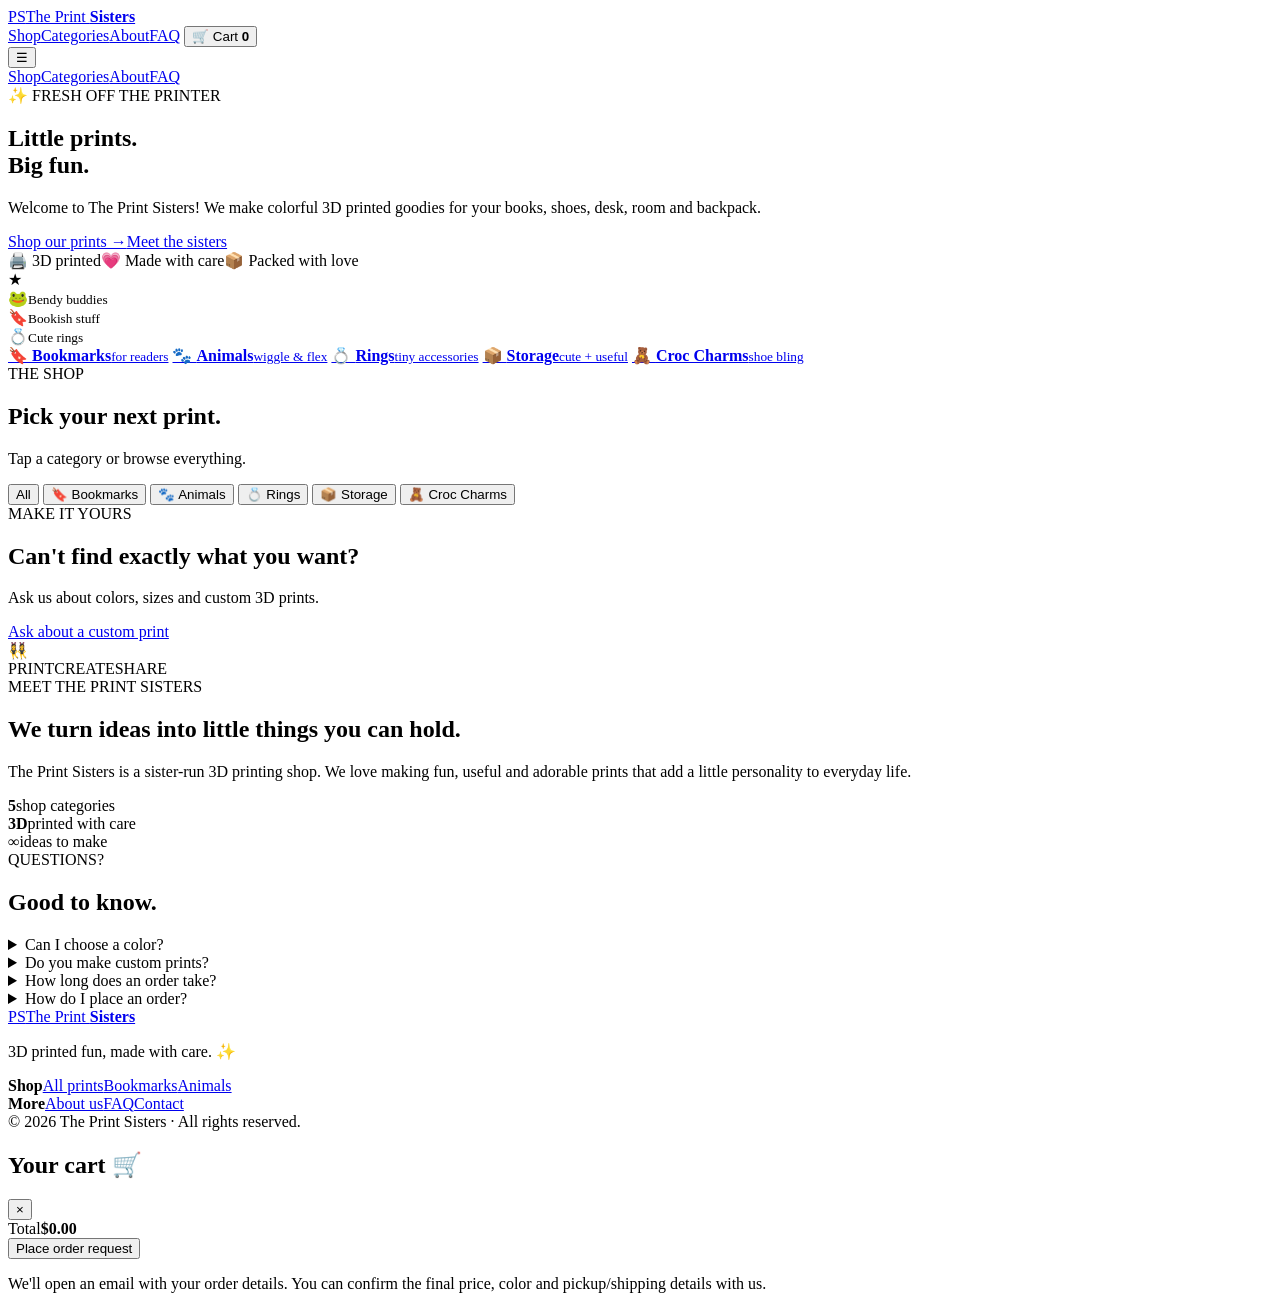
==== index.html @ b9bd94cd "Build The Print Sisters storefront" ====
<!doctype html>
<html lang="en">
<head>
  <meta charset="utf-8">
  <meta name="viewport" content="width=device-width,initial-scale=1">
  <title>The Print Sisters | 3D Printed Fun</title>
  <meta name="description" content="The Print Sisters — bookmarks, articulated animals, rings, storage and Croc charms made with 3D printing.">
  <link rel="stylesheet" href="style.css">
</head>
<body>
<header class="nav">
  <a class="brand" href="#home"><span class="brand-mark">PS</span><span>The Print <b>Sisters</b></span></a>
  <nav class="links">
    <a href="#shop">Shop</a><a href="#categories">Categories</a><a href="#about">About</a><a href="#faq">FAQ</a>
    <button class="cart-open" onclick="toggleCart(true)">🛒 <span>Cart</span> <b id="cartCount">0</b></button>
  </nav>
  <button class="menu" onclick="toggleMenu()">☰</button>
</header>

<div id="mobileNav" class="mobile-nav">
  <a href="#shop" onclick="toggleMenu()">Shop</a><a href="#categories" onclick="toggleMenu()">Categories</a><a href="#about" onclick="toggleMenu()">About</a><a href="#faq" onclick="toggleMenu()">FAQ</a>
</div>

<main id="home">
  <section class="hero">
    <div class="hero-copy">
      <div class="pill">✨ FRESH OFF THE PRINTER</div>
      <h1>Little prints.<br><span>Big fun.</span></h1>
      <p>Welcome to The Print Sisters! We make colorful 3D printed goodies for your books, shoes, desk, room and backpack.</p>
      <div class="hero-actions"><a class="btn primary" href="#shop">Shop our prints →</a><a class="btn secondary" href="#about">Meet the sisters</a></div>
      <div class="trust"><span>🖨️ 3D printed</span><span>💗 Made with care</span><span>📦 Packed with love</span></div>
    </div>
    <div class="printer-scene" aria-label="3D printer illustration">
      <div class="glow"></div><div class="print-frame"><div class="top-rail"></div><div class="nozzle"></div><div class="print-bed"></div><div class="little-print">★</div></div>
      <div class="floating-card fc1">🐸<small>Bendy buddies</small></div>
      <div class="floating-card fc2">🔖<small>Bookish stuff</small></div>
      <div class="floating-card fc3">💍<small>Cute rings</small></div>
    </div>
  </section>

  <section id="categories" class="cat-band">
    <a data-filter-link="bookmark" href="#shop">🔖 <b>Bookmarks</b><small>for readers</small></a>
    <a data-filter-link="animal" href="#shop">🐾 <b>Animals</b><small>wiggle & flex</small></a>
    <a data-filter-link="ring" href="#shop">💍 <b>Rings</b><small>tiny accessories</small></a>
    <a data-filter-link="storage" href="#shop">📦 <b>Storage</b><small>cute + useful</small></a>
    <a data-filter-link="charm" href="#shop">🧸 <b>Croc Charms</b><small>shoe bling</small></a>
  </section>

  <section id="shop" class="section shop">
    <div class="section-head">
      <div><div class="eyebrow">THE SHOP</div><h2>Pick your next print.</h2><p>Tap a category or browse everything.</p></div>
      <div class="filters">
        <button class="filter active" data-filter="all">All</button>
        <button class="filter" data-filter="bookmark">🔖 Bookmarks</button>
        <button class="filter" data-filter="animal">🐾 Animals</button>
        <button class="filter" data-filter="ring">💍 Rings</button>
        <button class="filter" data-filter="storage">📦 Storage</button>
        <button class="filter" data-filter="charm">🧸 Croc Charms</button>
      </div>
    </div>
    <div id="products" class="product-grid"></div>
  </section>

  <section class="banner">
    <div><div class="eyebrow light">MAKE IT YOURS</div><h2>Can't find exactly what you want?</h2><p>Ask us about colors, sizes and custom 3D prints.</p></div>
    <a class="btn white" href="mailto:sagelondon09@gmail.com?subject=Custom%20Print%20Request">Ask about a custom print</a>
  </section>

  <section id="about" class="section about">
    <div class="about-art"><div class="orb">👯‍♀️</div><span class="bubble b1">PRINT</span><span class="bubble b2">CREATE</span><span class="bubble b3">SHARE</span></div>
    <div class="about-copy"><div class="eyebrow">MEET THE PRINT SISTERS</div><h2>We turn ideas into little things you can hold.</h2><p>The Print Sisters is a sister-run 3D printing shop. We love making fun, useful and adorable prints that add a little personality to everyday life.</p><div class="mini-stats"><div><b>5</b><span>shop categories</span></div><div><b>3D</b><span>printed with care</span></div><div><b>∞</b><span>ideas to make</span></div></div></div>
  </section>

  <section id="faq" class="section faq">
    <div class="eyebrow">QUESTIONS?</div><h2>Good to know.</h2>
    <details><summary>Can I choose a color?</summary><p>Yes! Color choices can depend on the print. Ask us which colors are available for the item you want.</p></details>
    <details><summary>Do you make custom prints?</summary><p>Yes. Send us your idea and we can talk about the design, size and color.</p></details>
    <details><summary>How long does an order take?</summary><p>Most items are made to order. Your actual turnaround time should be listed here before you publish.</p></details>
    <details><summary>How do I place an order?</summary><p>Add items to your cart, then use the order button to send the order details to The Print Sisters.</p></details>
  </section>
</main>

<footer><div class="footer-brand"><a class="brand" href="#home"><span class="brand-mark">PS</span><span>The Print <b>Sisters</b></span></a><p>3D printed fun, made with care. ✨</p></div><div><b>Shop</b><a href="#shop">All prints</a><a href="#shop" data-footer-filter="bookmark">Bookmarks</a><a href="#shop" data-footer-filter="animal">Animals</a></div><div><b>More</b><a href="#about">About us</a><a href="#faq">FAQ</a><a href="mailto:sagelondon09@gmail.com">Contact</a></div><div class="footer-bottom">© 2026 The Print Sisters · All rights reserved.</div></footer>

<div id="cartDrawer" class="overlay" onclick="outsideCart(event)">
  <aside class="cart-drawer"><div class="cart-top"><h2>Your cart 🛒</h2><button onclick="toggleCart(false)">×</button></div><div id="cartItems"></div><div class="cart-bottom"><div class="total"><span>Total</span><b id="cartTotal">$0.00</b></div><button class="btn primary full" onclick="sendOrder()">Place order request</button><p>We'll open an email with your order details. You can confirm the final price, color and pickup/shipping details with us.</p></div></aside>
</div>

<script src="script.js"></script>
</body></html>
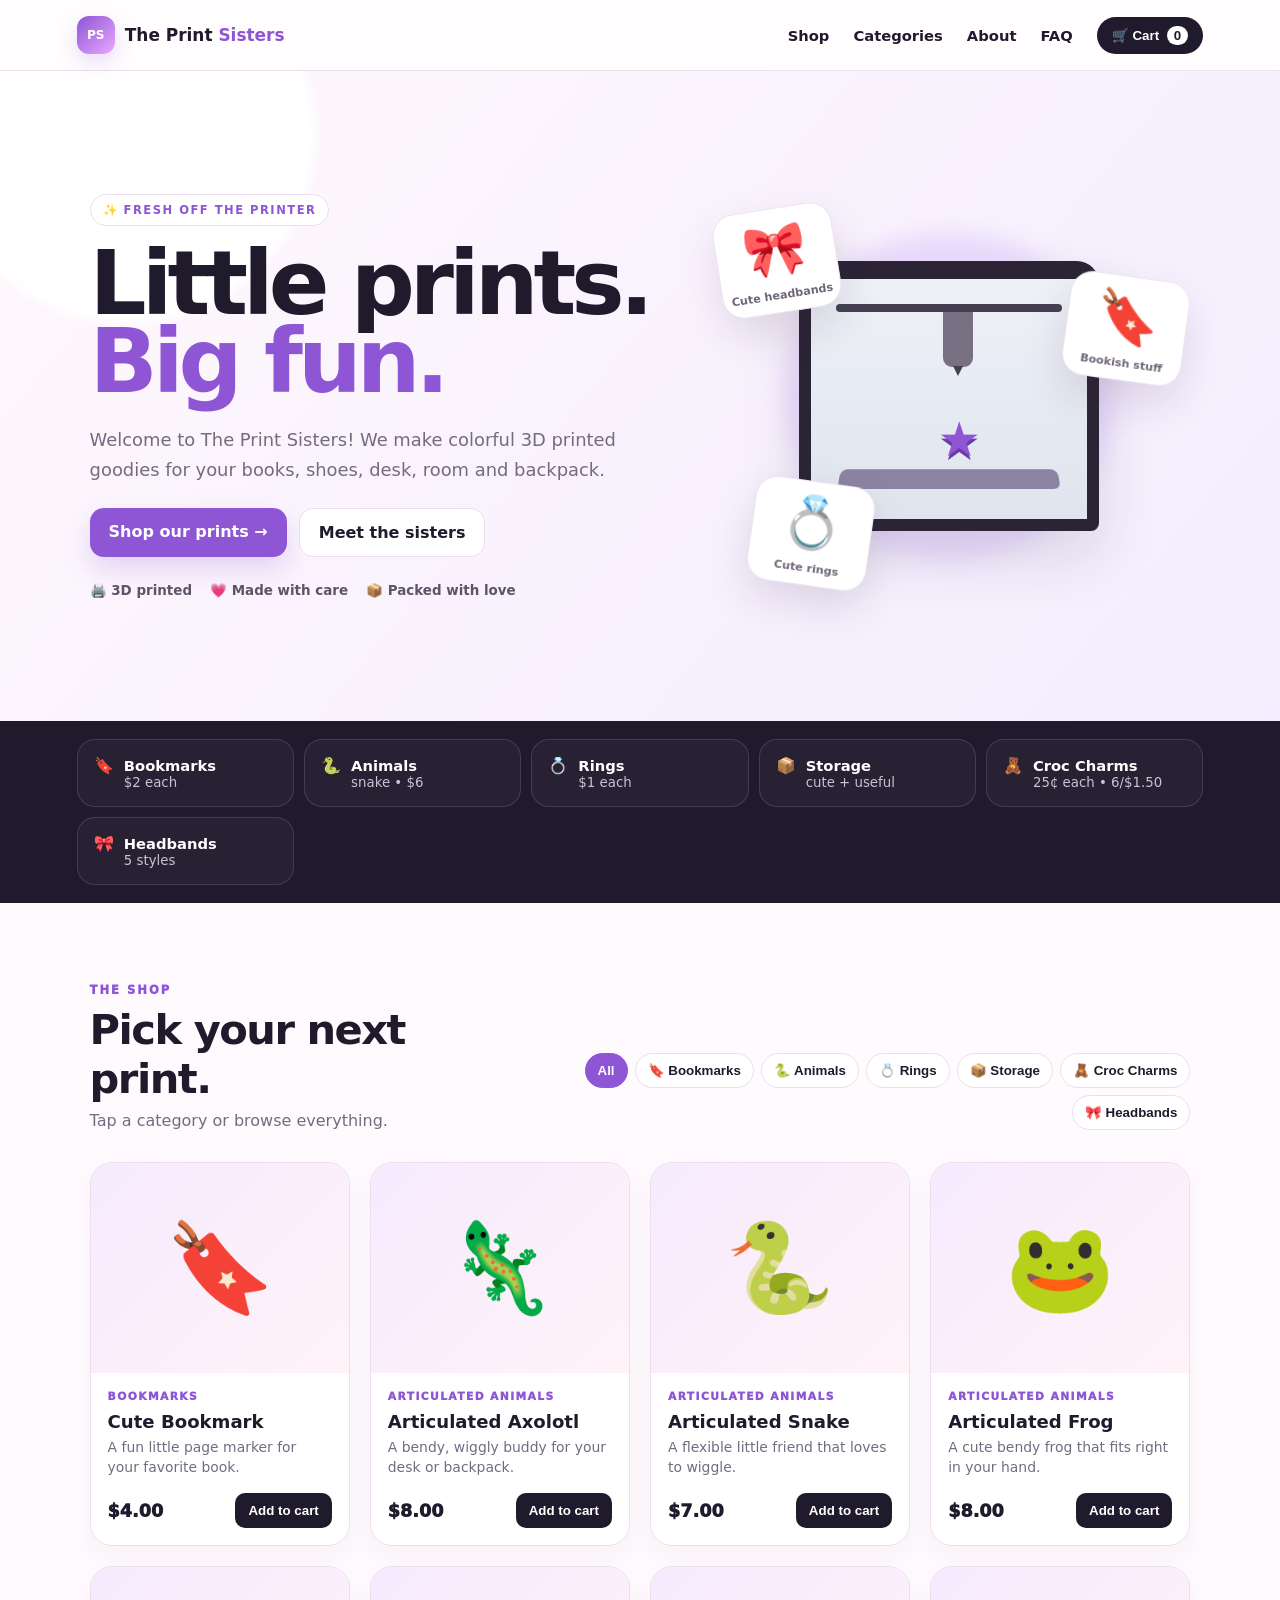
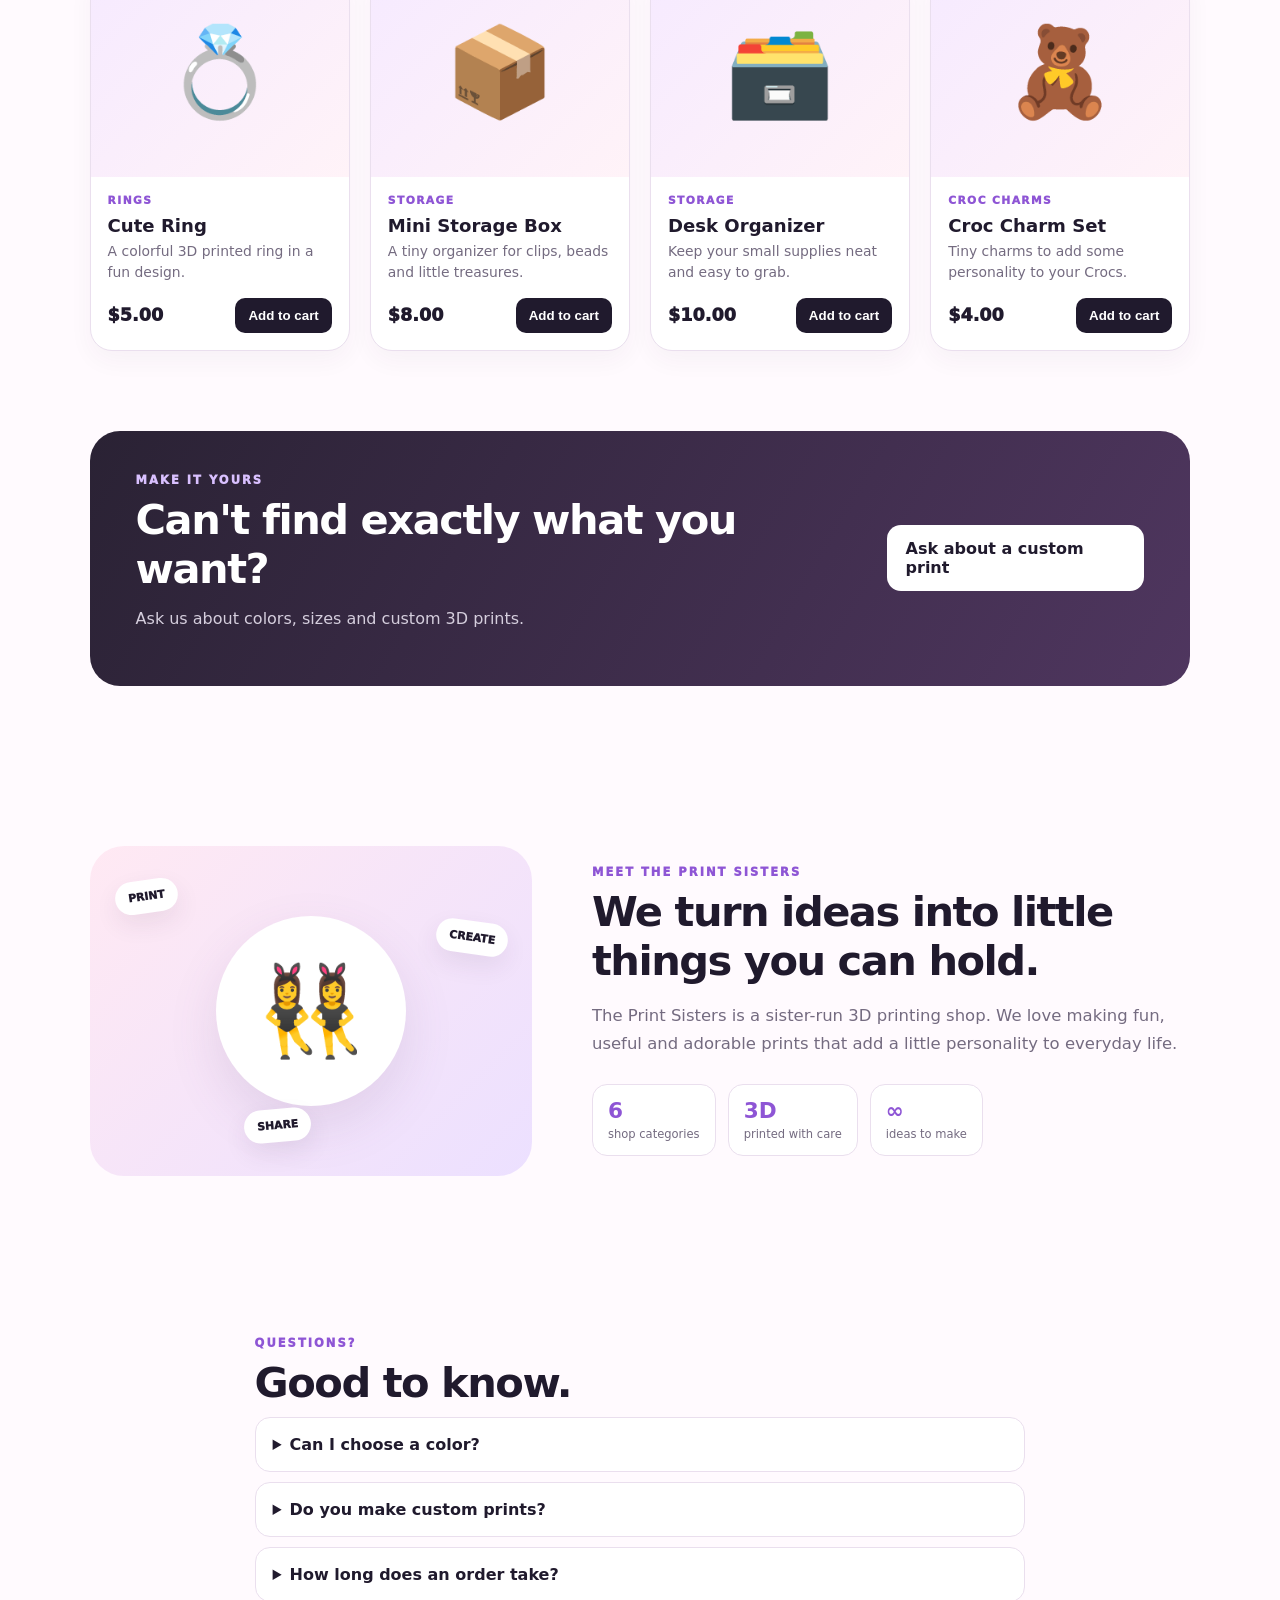
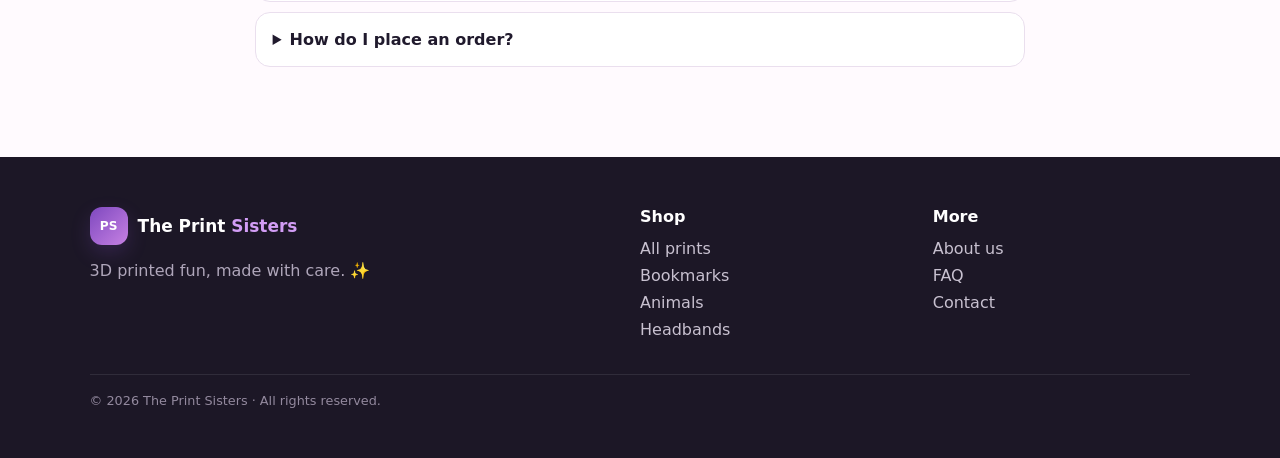
==== commit 1e99b46f: "Update Print Sisters products and headband category" ====
--- a/index.html
+++ b/index.html
@@ -4,7 +4,7 @@
   <meta charset="utf-8">
   <meta name="viewport" content="width=device-width,initial-scale=1">
   <title>The Print Sisters | 3D Printed Fun</title>
-  <meta name="description" content="The Print Sisters — bookmarks, articulated animals, rings, storage and Croc charms made with 3D printing.">
+  <meta name="description" content="The Print Sisters — bookmarks, articulated animals, rings, storage, Croc charms and headbands made with 3D printing.">
   <link rel="stylesheet" href="style.css">
 </head>
 <body>
@@ -32,18 +32,19 @@
     </div>
     <div class="printer-scene" aria-label="3D printer illustration">
       <div class="glow"></div><div class="print-frame"><div class="top-rail"></div><div class="nozzle"></div><div class="print-bed"></div><div class="little-print">★</div></div>
-      <div class="floating-card fc1">🐸<small>Bendy buddies</small></div>
+      <div class="floating-card fc1">🎀<small>Cute headbands</small></div>
       <div class="floating-card fc2">🔖<small>Bookish stuff</small></div>
       <div class="floating-card fc3">💍<small>Cute rings</small></div>
     </div>
   </section>
 
   <section id="categories" class="cat-band">
-    <a data-filter-link="bookmark" href="#shop">🔖 <b>Bookmarks</b><small>for readers</small></a>
-    <a data-filter-link="animal" href="#shop">🐾 <b>Animals</b><small>wiggle & flex</small></a>
-    <a data-filter-link="ring" href="#shop">💍 <b>Rings</b><small>tiny accessories</small></a>
+    <a data-filter-link="bookmark" href="#shop">🔖 <b>Bookmarks</b><small>$2 each</small></a>
+    <a data-filter-link="animal" href="#shop">🐍 <b>Animals</b><small>snake • $6</small></a>
+    <a data-filter-link="ring" href="#shop">💍 <b>Rings</b><small>$1 each</small></a>
     <a data-filter-link="storage" href="#shop">📦 <b>Storage</b><small>cute + useful</small></a>
-    <a data-filter-link="charm" href="#shop">🧸 <b>Croc Charms</b><small>shoe bling</small></a>
+    <a data-filter-link="charm" href="#shop">🧸 <b>Croc Charms</b><small>25¢ each • 6/$1.50</small></a>
+    <a data-filter-link="headband" href="#shop">🎀 <b>Headbands</b><small>5 styles</small></a>
   </section>
 
   <section id="shop" class="section shop">
@@ -52,10 +53,11 @@
       <div class="filters">
         <button class="filter active" data-filter="all">All</button>
         <button class="filter" data-filter="bookmark">🔖 Bookmarks</button>
-        <button class="filter" data-filter="animal">🐾 Animals</button>
+        <button class="filter" data-filter="animal">🐍 Animals</button>
         <button class="filter" data-filter="ring">💍 Rings</button>
         <button class="filter" data-filter="storage">📦 Storage</button>
         <button class="filter" data-filter="charm">🧸 Croc Charms</button>
+        <button class="filter" data-filter="headband">🎀 Headbands</button>
       </div>
     </div>
     <div id="products" class="product-grid"></div>
@@ -68,7 +70,7 @@
 
   <section id="about" class="section about">
     <div class="about-art"><div class="orb">👯‍♀️</div><span class="bubble b1">PRINT</span><span class="bubble b2">CREATE</span><span class="bubble b3">SHARE</span></div>
-    <div class="about-copy"><div class="eyebrow">MEET THE PRINT SISTERS</div><h2>We turn ideas into little things you can hold.</h2><p>The Print Sisters is a sister-run 3D printing shop. We love making fun, useful and adorable prints that add a little personality to everyday life.</p><div class="mini-stats"><div><b>5</b><span>shop categories</span></div><div><b>3D</b><span>printed with care</span></div><div><b>∞</b><span>ideas to make</span></div></div></div>
+    <div class="about-copy"><div class="eyebrow">MEET THE PRINT SISTERS</div><h2>We turn ideas into little things you can hold.</h2><p>The Print Sisters is a sister-run 3D printing shop. We love making fun, useful and adorable prints that add a little personality to everyday life.</p><div class="mini-stats"><div><b>6</b><span>shop categories</span></div><div><b>3D</b><span>printed with care</span></div><div><b>∞</b><span>ideas to make</span></div></div></div>
   </section>
 
   <section id="faq" class="section faq">
@@ -80,7 +82,7 @@
   </section>
 </main>
 
-<footer><div class="footer-brand"><a class="brand" href="#home"><span class="brand-mark">PS</span><span>The Print <b>Sisters</b></span></a><p>3D printed fun, made with care. ✨</p></div><div><b>Shop</b><a href="#shop">All prints</a><a href="#shop" data-footer-filter="bookmark">Bookmarks</a><a href="#shop" data-footer-filter="animal">Animals</a></div><div><b>More</b><a href="#about">About us</a><a href="#faq">FAQ</a><a href="mailto:sagelondon09@gmail.com">Contact</a></div><div class="footer-bottom">© 2026 The Print Sisters · All rights reserved.</div></footer>
+<footer><div class="footer-brand"><a class="brand" href="#home"><span class="brand-mark">PS</span><span>The Print <b>Sisters</b></span></a><p>3D printed fun, made with care. ✨</p></div><div><b>Shop</b><a href="#shop">All prints</a><a href="#shop" data-footer-filter="bookmark">Bookmarks</a><a href="#shop" data-footer-filter="animal">Animals</a><a href="#shop" data-footer-filter="headband">Headbands</a></div><div><b>More</b><a href="#about">About us</a><a href="#faq">FAQ</a><a href="mailto:sagelondon09@gmail.com">Contact</a></div><div class="footer-bottom">© 2026 The Print Sisters · All rights reserved.</div></footer>
 
 <div id="cartDrawer" class="overlay" onclick="outsideCart(event)">
   <aside class="cart-drawer"><div class="cart-top"><h2>Your cart 🛒</h2><button onclick="toggleCart(false)">×</button></div><div id="cartItems"></div><div class="cart-bottom"><div class="total"><span>Total</span><b id="cartTotal">$0.00</b></div><button class="btn primary full" onclick="sendOrder()">Place order request</button><p>We'll open an email with your order details. You can confirm the final price, color and pickup/shipping details with us.</p></div></aside>
--- a/style.css
+++ b/style.css
@@ -0,0 +1 @@
+:root{--ink:#201a2d;--muted:#746b80;--purple:#8e55d5;--lav:#eee5ff;--pink:#ffddea;--cream:#fffafe;--line:#eadfee;--white:#fff}*{box-sizing:border-box}html{scroll-behavior:smooth}body{margin:0;font-family:Inter,ui-sans-serif,system-ui,-apple-system,Segoe UI,Arial,sans-serif;color:var(--ink);background:var(--cream)}a{text-decoration:none;color:inherit}.nav{position:sticky;top:0;z-index:20;display:flex;align-items:center;justify-content:space-between;padding:16px 6%;background:#fffdfef2;border-bottom:1px solid var(--line);backdrop-filter:blur(14px)}.brand{display:flex;align-items:center;gap:10px;font-weight:800;font-size:1.06rem}.brand b{color:var(--purple)}.brand-mark{width:38px;height:38px;border-radius:12px;display:grid;place-items:center;background:linear-gradient(135deg,#8e55d5,#e9a8ff);color:#fff;font-size:.76rem;box-shadow:0 8px 20px #8e55d533}.links{display:flex;align-items:center;gap:24px;font-weight:700;font-size:.92rem}.links a:hover{color:var(--purple)}.cart-open{border:0;background:var(--ink);color:#fff;border-radius:999px;padding:11px 15px;font-weight:800;cursor:pointer}.cart-open b{background:#fff;color:var(--ink);padding:2px 7px;border-radius:999px;margin-left:4px}.menu{display:none;border:0;background:var(--ink);color:#fff;border-radius:10px;padding:8px 10px;font-size:1.1rem}.mobile-nav{display:none}.hero{min-height:650px;padding:75px 7%;display:grid;grid-template-columns:1.08fr .92fr;align-items:center;gap:50px;background:radial-gradient(circle at 10% 10%,#fff 0 14%,transparent 15%),linear-gradient(130deg,#fff8fc,#f3edff)}.pill{display:inline-block;padding:8px 12px;border-radius:999px;background:#fff;border:1px solid var(--line);font-size:.72rem;font-weight:900;letter-spacing:1.5px;color:var(--purple)}h1{font-size:clamp(3.5rem,7vw,6.7rem);line-height:.88;letter-spacing:-5px;margin:18px 0 24px}h1 span{color:var(--purple)}.hero-copy>p{max-width:580px;color:var(--muted);font-size:1.12rem;line-height:1.65}.hero-actions{display:flex;gap:12px;flex-wrap:wrap;margin-top:24px}.btn{display:inline-block;border-radius:14px;padding:14px 19px;font-weight:900}.btn.primary{background:var(--purple);color:white;box-shadow:0 12px 26px #8e55d536}.btn.secondary{background:#fff;border:1px solid var(--line)}.btn.white{background:#fff;color:var(--ink)}.trust{display:flex;gap:18px;flex-wrap:wrap;margin-top:26px;color:#5e5468;font-size:.84rem;font-weight:700}.printer-scene{position:relative;height:420px;display:grid;place-items:center}.glow{position:absolute;width:330px;height:330px;border-radius:50%;background:#d8c0ff66;filter:blur(10px)}.print-frame{position:relative;width:300px;height:270px;border:12px solid #2a2435;border-top-width:18px;border-radius:22px 22px 8px 8px;background:linear-gradient(#eef1f7,#dfe4ee);box-shadow:0 25px 60px #30233c22}.top-rail{position:absolute;left:25px;right:25px;top:25px;height:8px;border-radius:8px;background:#444052}.nozzle{position:absolute;top:33px;left:132px;width:30px;height:55px;border-radius:0 0 9px 9px;background:#777083}.nozzle:after{content:"";position:absolute;bottom:-9px;left:10px;border-left:5px solid transparent;border-right:5px solid transparent;border-top:10px solid #444052}.print-bed{position:absolute;left:28px;right:28px;bottom:30px;height:20px;border-radius:7px;background:#8c82a1;transform:perspective(80px) rotateX(8deg)}.little-print{position:absolute;bottom:52px;left:127px;color:#8e55d5;font-size:3rem;text-shadow:0 4px 0 #6b3ca7}.floating-card{position:absolute;z-index:2;width:120px;min-height:105px;border-radius:22px;background:#fff;display:grid;place-items:center;box-shadow:0 18px 40px #38233c20;font-size:3.2rem;border:1px solid #eee5f2}.floating-card small{font-size:.7rem;font-weight:900;color:#716679;margin-top:-12px}.fc1{left:2%;top:22px;transform:rotate(-9deg)}.fc2{right:1%;top:90px;transform:rotate(8deg)}.fc3{left:9%;bottom:20px;transform:rotate(8deg)}.cat-band{display:grid;grid-template-columns:repeat(5,1fr);gap:10px;padding:18px 6%;background:var(--ink);color:#fff}.cat-band a{padding:16px;border:1px solid #ffffff22;border-radius:18px;background:#ffffff08;display:grid;grid-template-columns:auto 1fr;column-gap:10px;align-items:center}.cat-band a:hover{background:#ffffff14}.cat-band a:first-letter{font-size:1.5rem}.cat-band b{font-size:.92rem}.cat-band small{grid-column:2;color:#c9c2d2}.section{padding:80px 7%}.section-head{display:flex;align-items:end;justify-content:space-between;gap:25px;margin-bottom:32px}.eyebrow{font-size:.72rem;font-weight:1000;letter-spacing:2px;color:var(--purple)}.eyebrow.light{color:#d9c0ff}h2{font-size:2.6rem;letter-spacing:-1.5px;margin:8px 0}.section-head p{color:var(--muted);margin:0}.filters{display:flex;gap:7px;flex-wrap:wrap;justify-content:flex-end}.filter{border:1px solid var(--line);background:#fff;padding:9px 12px;border-radius:999px;font-weight:800;cursor:pointer;color:var(--ink)}.filter.active,.filter:hover{background:var(--purple);color:#fff;border-color:var(--purple)}.product-grid{display:grid;grid-template-columns:repeat(4,1fr);gap:20px}.product{background:#fff;border:1px solid var(--line);border-radius:22px;overflow:hidden;box-shadow:0 10px 25px #3b234a0b;transition:transform .2s,box-shadow .2s}.product:hover{transform:translateY(-5px);box-shadow:0 20px 45px #3b234a18}.product-art{height:210px;display:grid;place-items:center;font-size:5.5rem;background:linear-gradient(135deg,#f6eaff,#fff3f8)}.product-body{padding:17px}.tag{font-size:.67rem;text-transform:uppercase;letter-spacing:1.4px;color:var(--purple);font-weight:950}.product h3{margin:8px 0 5px;font-size:1.13rem}.product p{margin:0 0 16px;color:var(--muted);line-height:1.45;font-size:.87rem;min-height:40px}.row{display:flex;align-items:center;justify-content:space-between;gap:10px}.price{font-weight:950;font-size:1.1rem}.add{border:0;background:var(--ink);color:#fff;padding:10px 13px;border-radius:10px;font-weight:900;cursor:pointer}.banner{margin:0 7% 80px;border-radius:30px;padding:42px 46px;background:linear-gradient(120deg,#2a2234,#4f365f);color:#fff;display:flex;align-items:center;justify-content:space-between;gap:30px}.banner h2{margin-bottom:7px}.banner p{color:#d5cedd}.about{display:grid;grid-template-columns:.85fr 1.15fr;gap:60px;align-items:center}.about-art{min-height:330px;position:relative;display:grid;place-items:center;background:linear-gradient(135deg,#ffe9f3,#ece0ff);border-radius:34px;overflow:hidden}.orb{width:190px;height:190px;border-radius:50%;display:grid;place-items:center;font-size:5.5rem;background:#fff;box-shadow:0 20px 50px #6e528222}.bubble{position:absolute;padding:10px 13px;background:#fff;border-radius:999px;font-weight:950;font-size:.68rem;box-shadow:0 10px 25px #45334d16}.b1{top:34px;left:25px;transform:rotate(-8deg)}.b2{right:24px;top:75px;transform:rotate(8deg)}.b3{bottom:34px;left:35%;transform:rotate(-5deg)}.about-copy>p{color:var(--muted);line-height:1.75;font-size:1.03rem}.mini-stats{display:flex;gap:12px;margin-top:25px}.mini-stats div{background:#fff;border:1px solid var(--line);border-radius:15px;padding:13px 15px;min-width:100px}.mini-stats b{display:block;font-size:1.35rem;color:var(--purple)}.mini-stats span{font-size:.72rem;color:var(--muted)}.faq{max-width:950px;margin:auto}.faq details{background:#fff;border:1px solid var(--line);border-radius:15px;padding:17px;margin:10px 0}.faq summary{font-weight:900;cursor:pointer}.faq details p{color:var(--muted);line-height:1.6;margin-bottom:0}footer{background:#1c1726;color:#fff;padding:50px 7%;display:grid;grid-template-columns:2fr 1fr 1fr;gap:35px;position:relative}.footer-brand p{color:#afa6ba}.footer-brand .brand{color:#fff}.footer-brand .brand b{color:#d29df5}.footer-brand .brand-mark{background:linear-gradient(135deg,#7e48bf,#c681e3)}footer>div:not(.footer-brand):not(.footer-bottom){display:flex;flex-direction:column;gap:8px}footer>div:not(.footer-brand):not(.footer-bottom) b{margin-bottom:5px}footer>div:not(.footer-brand):not(.footer-bottom) a{color:#c8c1d0}.footer-bottom{grid-column:1/-1;border-top:1px solid #ffffff17;padding-top:18px;color:#93899e;font-size:.8rem}.overlay{position:fixed;inset:0;background:#140d1a99;z-index:50;display:none;justify-content:flex-end}.overlay.open{display:flex}.cart-drawer{width:min(470px,100%);height:100%;background:#fff;padding:22px;display:flex;flex-direction:column;box-shadow:-20px 0 60px #20132533}.cart-top{display:flex;align-items:center;justify-content:space-between}.cart-top h2{font-size:1.65rem}.cart-top button{border:0;background:none;font-size:2rem;cursor:pointer}.cart-items{overflow:auto;flex:1}.cart-row{display:flex;align-items:center;justify-content:space-between;gap:12px;padding:15px 0;border-bottom:1px solid #eee7f0}.cart-row small{color:var(--muted)}.qty{display:flex;align-items:center;gap:6px}.qty button{border:1px solid var(--line);background:#fff;border-radius:7px;padding:5px 8px;cursor:pointer}.cart-bottom{padding-top:14px}.total{display:flex;justify-content:space-between;font-size:1.2rem;margin-bottom:14px}.full{width:100%;border:0;cursor:pointer}.cart-bottom p{font-size:.74rem;line-height:1.45;color:var(--muted);text-align:center}@media(max-width:1000px){.product-grid{grid-template-columns:repeat(2,1fr)}.cat-band{grid-template-columns:repeat(3,1fr)}.hero{grid-template-columns:1fr}.printer-scene{order:-1;max-width:620px;width:100%;margin:auto}.about{grid-template-columns:1fr}.section-head{align-items:start;flex-direction:column}.filters{justify-content:flex-start}}@media(max-width:700px){.links{display:none}.menu{display:block}.mobile-nav{background:#fff;border-bottom:1px solid var(--line);padding:12px 6%;gap:12px;flex-wrap:wrap}.mobile-nav.open{display:flex}.mobile-nav a{font-weight:800}.hero{padding:50px 6%}.hero h1{letter-spacing:-3px}.printer-scene{height:330px}.print-frame{transform:scale(.82)}.floating-card{width:95px;min-height:85px;font-size:2.5rem}.cat-band{display:flex;overflow:auto;padding:12px 5%}.cat-band a{min-width:170px}.section{padding:60px 6%}.product-grid{grid-template-columns:1fr 1fr;gap:12px}.product-art{height:165px;font-size:4rem}.banner{margin:0 6% 60px;padding:28px;flex-direction:column;align-items:flex-start}.banner h2{font-size:2rem}footer{grid-template-columns:1fr 1fr;padding:40px 6%}.footer-brand,.footer-bottom{grid-column:1/-1}}@media(max-width:450px){.product-grid{grid-template-columns:1fr}.filters{display:grid;grid-template-columns:1fr 1fr;width:100%}.filter{width:100%}.hero-actions{flex-direction:column}.hero-actions .btn{text-align:center}.trust{flex-direction:column;gap:8px}.floating-card{display:none}.mini-stats{flex-wrap:wrap}footer{grid-template-columns:1fr}}
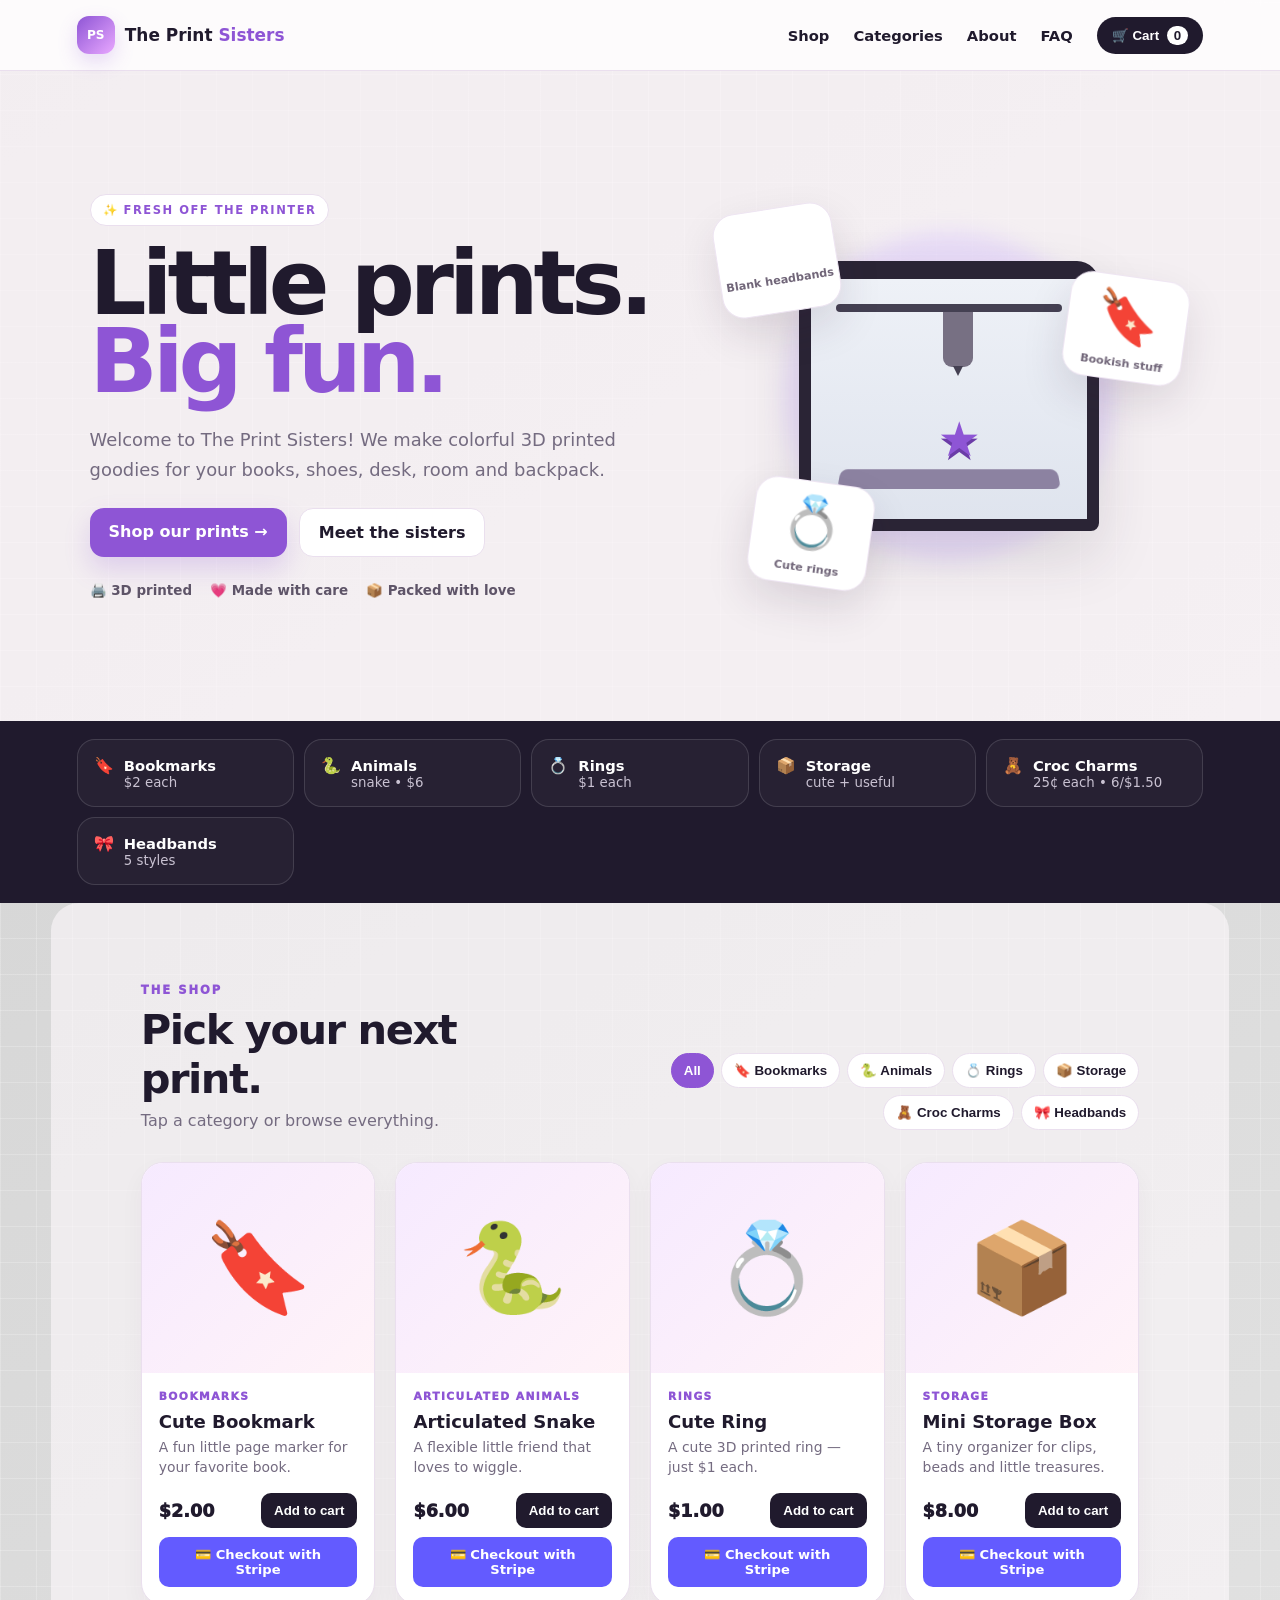
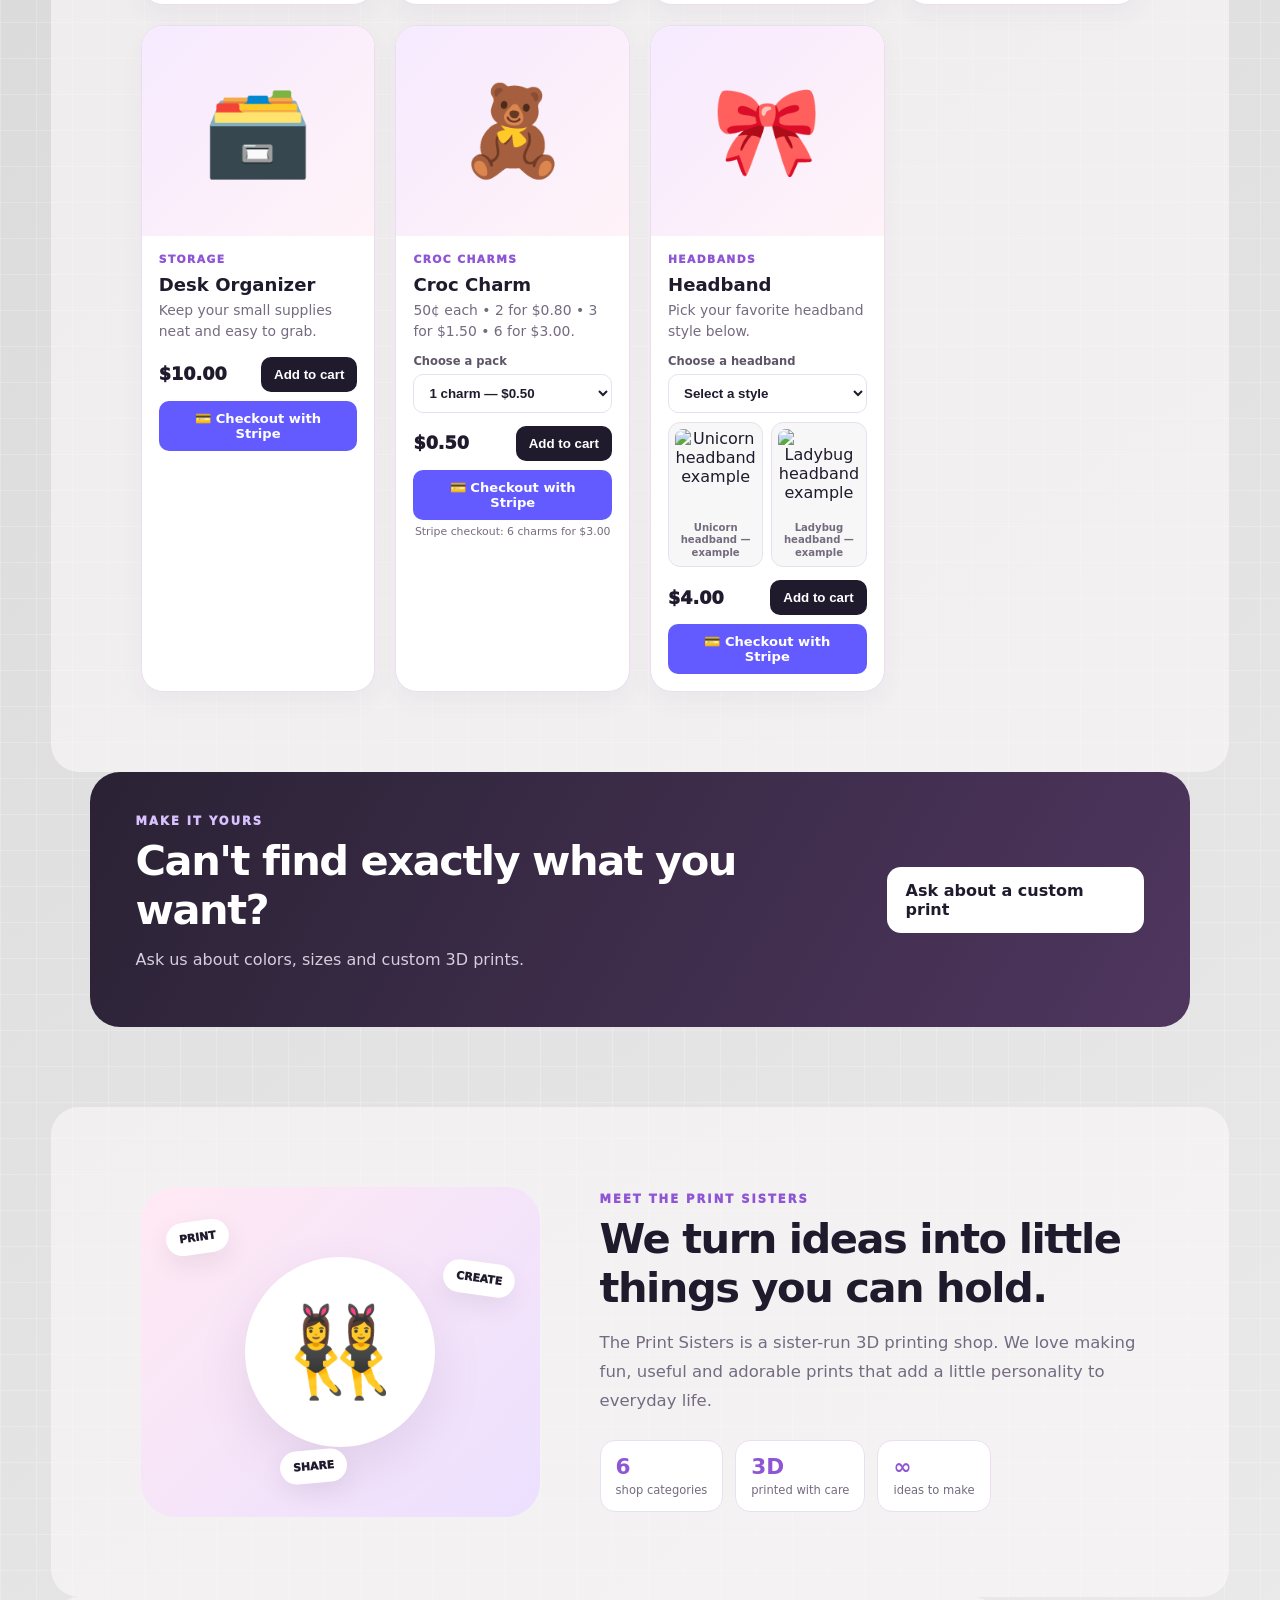
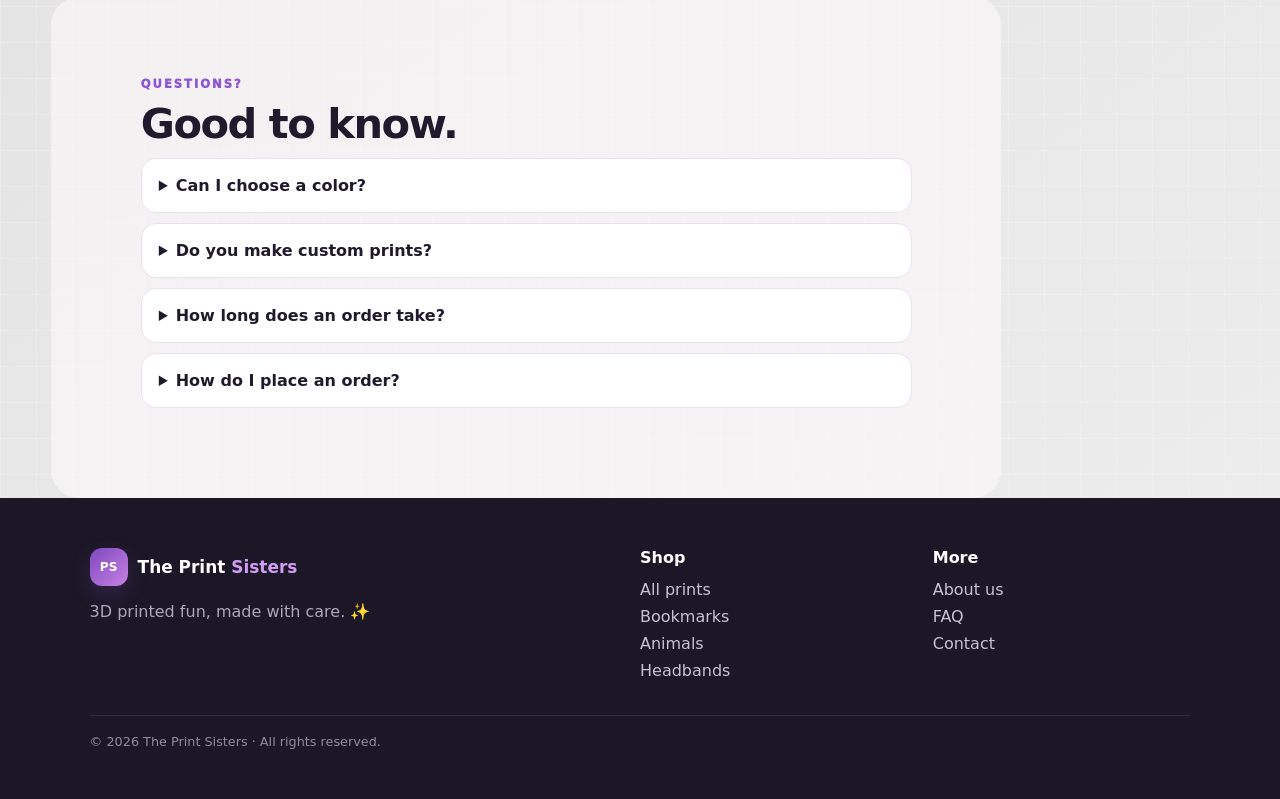
==== commit 660963f1: "Show blank headband in hero" ====
--- a/index.html
+++ b/index.html
@@ -32,7 +32,7 @@
     </div>
     <div class="printer-scene" aria-label="3D printer illustration">
       <div class="glow"></div><div class="print-frame"><div class="top-rail"></div><div class="nozzle"></div><div class="print-bed"></div><div class="little-print">★</div></div>
-      <div class="floating-card fc1">🎀<small>Cute headbands</small></div>
+      <div class="floating-card fc1"><div class="blank-headband" aria-hidden="true"></div><small>Blank headbands</small></div>
       <div class="floating-card fc2">🔖<small>Bookish stuff</small></div>
       <div class="floating-card fc3">💍<small>Cute rings</small></div>
     </div>
--- a/style.css
+++ b/style.css
@@ -1 +1,8 @@
-:root{--ink:#201a2d;--muted:#746b80;--purple:#8e55d5;--lav:#eee5ff;--pink:#ffddea;--cream:#fffafe;--line:#eadfee;--white:#fff}*{box-sizing:border-box}html{scroll-behavior:smooth}body{margin:0;font-family:Inter,ui-sans-serif,system-ui,-apple-system,Segoe UI,Arial,sans-serif;color:var(--ink);background:var(--cream)}a{text-decoration:none;color:inherit}.nav{position:sticky;top:0;z-index:20;display:flex;align-items:center;justify-content:space-between;padding:16px 6%;background:#fffdfef2;border-bottom:1px solid var(--line);backdrop-filter:blur(14px)}.brand{display:flex;align-items:center;gap:10px;font-weight:800;font-size:1.06rem}.brand b{color:var(--purple)}.brand-mark{width:38px;height:38px;border-radius:12px;display:grid;place-items:center;background:linear-gradient(135deg,#8e55d5,#e9a8ff);color:#fff;font-size:.76rem;box-shadow:0 8px 20px #8e55d533}.links{display:flex;align-items:center;gap:24px;font-weight:700;font-size:.92rem}.links a:hover{color:var(--purple)}.cart-open{border:0;background:var(--ink);color:#fff;border-radius:999px;padding:11px 15px;font-weight:800;cursor:pointer}.cart-open b{background:#fff;color:var(--ink);padding:2px 7px;border-radius:999px;margin-left:4px}.menu{display:none;border:0;background:var(--ink);color:#fff;border-radius:10px;padding:8px 10px;font-size:1.1rem}.mobile-nav{display:none}.hero{min-height:650px;padding:75px 7%;display:grid;grid-template-columns:1.08fr .92fr;align-items:center;gap:50px;background:radial-gradient(circle at 10% 10%,#fff 0 14%,transparent 15%),linear-gradient(130deg,#fff8fc,#f3edff)}.pill{display:inline-block;padding:8px 12px;border-radius:999px;background:#fff;border:1px solid var(--line);font-size:.72rem;font-weight:900;letter-spacing:1.5px;color:var(--purple)}h1{font-size:clamp(3.5rem,7vw,6.7rem);line-height:.88;letter-spacing:-5px;margin:18px 0 24px}h1 span{color:var(--purple)}.hero-copy>p{max-width:580px;color:var(--muted);font-size:1.12rem;line-height:1.65}.hero-actions{display:flex;gap:12px;flex-wrap:wrap;margin-top:24px}.btn{display:inline-block;border-radius:14px;padding:14px 19px;font-weight:900}.btn.primary{background:var(--purple);color:white;box-shadow:0 12px 26px #8e55d536}.btn.secondary{background:#fff;border:1px solid var(--line)}.btn.white{background:#fff;color:var(--ink)}.trust{display:flex;gap:18px;flex-wrap:wrap;margin-top:26px;color:#5e5468;font-size:.84rem;font-weight:700}.printer-scene{position:relative;height:420px;display:grid;place-items:center}.glow{position:absolute;width:330px;height:330px;border-radius:50%;background:#d8c0ff66;filter:blur(10px)}.print-frame{position:relative;width:300px;height:270px;border:12px solid #2a2435;border-top-width:18px;border-radius:22px 22px 8px 8px;background:linear-gradient(#eef1f7,#dfe4ee);box-shadow:0 25px 60px #30233c22}.top-rail{position:absolute;left:25px;right:25px;top:25px;height:8px;border-radius:8px;background:#444052}.nozzle{position:absolute;top:33px;left:132px;width:30px;height:55px;border-radius:0 0 9px 9px;background:#777083}.nozzle:after{content:"";position:absolute;bottom:-9px;left:10px;border-left:5px solid transparent;border-right:5px solid transparent;border-top:10px solid #444052}.print-bed{position:absolute;left:28px;right:28px;bottom:30px;height:20px;border-radius:7px;background:#8c82a1;transform:perspective(80px) rotateX(8deg)}.little-print{position:absolute;bottom:52px;left:127px;color:#8e55d5;font-size:3rem;text-shadow:0 4px 0 #6b3ca7}.floating-card{position:absolute;z-index:2;width:120px;min-height:105px;border-radius:22px;background:#fff;display:grid;place-items:center;box-shadow:0 18px 40px #38233c20;font-size:3.2rem;border:1px solid #eee5f2}.floating-card small{font-size:.7rem;font-weight:900;color:#716679;margin-top:-12px}.fc1{left:2%;top:22px;transform:rotate(-9deg)}.fc2{right:1%;top:90px;transform:rotate(8deg)}.fc3{left:9%;bottom:20px;transform:rotate(8deg)}.cat-band{display:grid;grid-template-columns:repeat(5,1fr);gap:10px;padding:18px 6%;background:var(--ink);color:#fff}.cat-band a{padding:16px;border:1px solid #ffffff22;border-radius:18px;background:#ffffff08;display:grid;grid-template-columns:auto 1fr;column-gap:10px;align-items:center}.cat-band a:hover{background:#ffffff14}.cat-band a:first-letter{font-size:1.5rem}.cat-band b{font-size:.92rem}.cat-band small{grid-column:2;color:#c9c2d2}.section{padding:80px 7%}.section-head{display:flex;align-items:end;justify-content:space-between;gap:25px;margin-bottom:32px}.eyebrow{font-size:.72rem;font-weight:1000;letter-spacing:2px;color:var(--purple)}.eyebrow.light{color:#d9c0ff}h2{font-size:2.6rem;letter-spacing:-1.5px;margin:8px 0}.section-head p{color:var(--muted);margin:0}.filters{display:flex;gap:7px;flex-wrap:wrap;justify-content:flex-end}.filter{border:1px solid var(--line);background:#fff;padding:9px 12px;border-radius:999px;font-weight:800;cursor:pointer;color:var(--ink)}.filter.active,.filter:hover{background:var(--purple);color:#fff;border-color:var(--purple)}.product-grid{display:grid;grid-template-columns:repeat(4,1fr);gap:20px}.product{background:#fff;border:1px solid var(--line);border-radius:22px;overflow:hidden;box-shadow:0 10px 25px #3b234a0b;transition:transform .2s,box-shadow .2s}.product:hover{transform:translateY(-5px);box-shadow:0 20px 45px #3b234a18}.product-art{height:210px;display:grid;place-items:center;font-size:5.5rem;background:linear-gradient(135deg,#f6eaff,#fff3f8)}.product-body{padding:17px}.tag{font-size:.67rem;text-transform:uppercase;letter-spacing:1.4px;color:var(--purple);font-weight:950}.product h3{margin:8px 0 5px;font-size:1.13rem}.product p{margin:0 0 16px;color:var(--muted);line-height:1.45;font-size:.87rem;min-height:40px}.row{display:flex;align-items:center;justify-content:space-between;gap:10px}.price{font-weight:950;font-size:1.1rem}.add{border:0;background:var(--ink);color:#fff;padding:10px 13px;border-radius:10px;font-weight:900;cursor:pointer}.banner{margin:0 7% 80px;border-radius:30px;padding:42px 46px;background:linear-gradient(120deg,#2a2234,#4f365f);color:#fff;display:flex;align-items:center;justify-content:space-between;gap:30px}.banner h2{margin-bottom:7px}.banner p{color:#d5cedd}.about{display:grid;grid-template-columns:.85fr 1.15fr;gap:60px;align-items:center}.about-art{min-height:330px;position:relative;display:grid;place-items:center;background:linear-gradient(135deg,#ffe9f3,#ece0ff);border-radius:34px;overflow:hidden}.orb{width:190px;height:190px;border-radius:50%;display:grid;place-items:center;font-size:5.5rem;background:#fff;box-shadow:0 20px 50px #6e528222}.bubble{position:absolute;padding:10px 13px;background:#fff;border-radius:999px;font-weight:950;font-size:.68rem;box-shadow:0 10px 25px #45334d16}.b1{top:34px;left:25px;transform:rotate(-8deg)}.b2{right:24px;top:75px;transform:rotate(8deg)}.b3{bottom:34px;left:35%;transform:rotate(-5deg)}.about-copy>p{color:var(--muted);line-height:1.75;font-size:1.03rem}.mini-stats{display:flex;gap:12px;margin-top:25px}.mini-stats div{background:#fff;border:1px solid var(--line);border-radius:15px;padding:13px 15px;min-width:100px}.mini-stats b{display:block;font-size:1.35rem;color:var(--purple)}.mini-stats span{font-size:.72rem;color:var(--muted)}.faq{max-width:950px;margin:auto}.faq details{background:#fff;border:1px solid var(--line);border-radius:15px;padding:17px;margin:10px 0}.faq summary{font-weight:900;cursor:pointer}.faq details p{color:var(--muted);line-height:1.6;margin-bottom:0}footer{background:#1c1726;color:#fff;padding:50px 7%;display:grid;grid-template-columns:2fr 1fr 1fr;gap:35px;position:relative}.footer-brand p{color:#afa6ba}.footer-brand .brand{color:#fff}.footer-brand .brand b{color:#d29df5}.footer-brand .brand-mark{background:linear-gradient(135deg,#7e48bf,#c681e3)}footer>div:not(.footer-brand):not(.footer-bottom){display:flex;flex-direction:column;gap:8px}footer>div:not(.footer-brand):not(.footer-bottom) b{margin-bottom:5px}footer>div:not(.footer-brand):not(.footer-bottom) a{color:#c8c1d0}.footer-bottom{grid-column:1/-1;border-top:1px solid #ffffff17;padding-top:18px;color:#93899e;font-size:.8rem}.overlay{position:fixed;inset:0;background:#140d1a99;z-index:50;display:none;justify-content:flex-end}.overlay.open{display:flex}.cart-drawer{width:min(470px,100%);height:100%;background:#fff;padding:22px;display:flex;flex-direction:column;box-shadow:-20px 0 60px #20132533}.cart-top{display:flex;align-items:center;justify-content:space-between}.cart-top h2{font-size:1.65rem}.cart-top button{border:0;background:none;font-size:2rem;cursor:pointer}.cart-items{overflow:auto;flex:1}.cart-row{display:flex;align-items:center;justify-content:space-between;gap:12px;padding:15px 0;border-bottom:1px solid #eee7f0}.cart-row small{color:var(--muted)}.qty{display:flex;align-items:center;gap:6px}.qty button{border:1px solid var(--line);background:#fff;border-radius:7px;padding:5px 8px;cursor:pointer}.cart-bottom{padding-top:14px}.total{display:flex;justify-content:space-between;font-size:1.2rem;margin-bottom:14px}.full{width:100%;border:0;cursor:pointer}.cart-bottom p{font-size:.74rem;line-height:1.45;color:var(--muted);text-align:center}@media(max-width:1000px){.product-grid{grid-template-columns:repeat(2,1fr)}.cat-band{grid-template-columns:repeat(3,1fr)}.hero{grid-template-columns:1fr}.printer-scene{order:-1;max-width:620px;width:100%;margin:auto}.about{grid-template-columns:1fr}.section-head{align-items:start;flex-direction:column}.filters{justify-content:flex-start}}@media(max-width:700px){.links{display:none}.menu{display:block}.mobile-nav{background:#fff;border-bottom:1px solid var(--line);padding:12px 6%;gap:12px;flex-wrap:wrap}.mobile-nav.open{display:flex}.mobile-nav a{font-weight:800}.hero{padding:50px 6%}.hero h1{letter-spacing:-3px}.printer-scene{height:330px}.print-frame{transform:scale(.82)}.floating-card{width:95px;min-height:85px;font-size:2.5rem}.cat-band{display:flex;overflow:auto;padding:12px 5%}.cat-band a{min-width:170px}.section{padding:60px 6%}.product-grid{grid-template-columns:1fr 1fr;gap:12px}.product-art{height:165px;font-size:4rem}.banner{margin:0 6% 60px;padding:28px;flex-direction:column;align-items:flex-start}.banner h2{font-size:2rem}footer{grid-template-columns:1fr 1fr;padding:40px 6%}.footer-brand,.footer-bottom{grid-column:1/-1}}@media(max-width:450px){.product-grid{grid-template-columns:1fr}.filters{display:grid;grid-template-columns:1fr 1fr;width:100%}.filter{width:100%}.hero-actions{flex-direction:column}.hero-actions .btn{text-align:center}.trust{flex-direction:column;gap:8px}.floating-card{display:none}.mini-stats{flex-wrap:wrap}footer{grid-template-columns:1fr}}+:root{--ink:#201a2d;--muted:#746b80;--purple:#8e55d5;--lav:#eee5ff;--pink:#ffddea;--cream:#fffafe;--line:#eadfee;--white:#fff}*{box-sizing:border-box}html{scroll-behavior:smooth}body{margin:0;font-family:Inter,ui-sans-serif,system-ui,-apple-system,Segoe UI,Arial,sans-serif;color:var(--ink);background-color:#d9d9d9;background-image:repeating-linear-gradient(0deg,rgba(255,255,255,.22) 0,rgba(255,255,255,.22) 1px,transparent 1px,transparent 36px),repeating-linear-gradient(90deg,rgba(255,255,255,.22) 0,rgba(255,255,255,.22) 1px,transparent 1px,transparent 36px),linear-gradient(145deg,#d2d2d2,#eeeeee)}a{text-decoration:none;color:inherit}.nav{position:sticky;top:0;z-index:20;display:flex;align-items:center;justify-content:space-between;padding:16px 6%;background:#fffdfef2;border-bottom:1px solid var(--line);backdrop-filter:blur(14px)}.brand{display:flex;align-items:center;gap:10px;font-weight:800;font-size:1.06rem}.brand b{color:var(--purple)}.brand-mark{width:38px;height:38px;border-radius:12px;display:grid;place-items:center;background:linear-gradient(135deg,#8e55d5,#e9a8ff);color:#fff;font-size:.76rem;box-shadow:0 8px 20px #8e55d533}.links{display:flex;align-items:center;gap:24px;font-weight:700;font-size:.92rem}.links a:hover{color:var(--purple)}.cart-open{border:0;background:var(--ink);color:#fff;border-radius:999px;padding:11px 15px;font-weight:800;cursor:pointer}.cart-open b{background:#fff;color:var(--ink);padding:2px 7px;border-radius:999px;margin-left:4px}.menu{display:none;border:0;background:var(--ink);color:#fff;border-radius:10px;padding:8px 10px;font-size:1.1rem}.mobile-nav{display:none}.hero{min-height:650px;padding:75px 7%;display:grid;grid-template-columns:1.08fr .92fr;align-items:center;gap:50px;background:rgba(255,248,252,.72)}.pill{display:inline-block;padding:8px 12px;border-radius:999px;background:#fff;border:1px solid var(--line);font-size:.72rem;font-weight:900;letter-spacing:1.5px;color:var(--purple)}h1{font-size:clamp(3.5rem,7vw,6.7rem);line-height:.88;letter-spacing:-5px;margin:18px 0 24px}h1 span{color:var(--purple)}.hero-copy>p{max-width:580px;color:var(--muted);font-size:1.12rem;line-height:1.65}.hero-actions{display:flex;gap:12px;flex-wrap:wrap;margin-top:24px}.btn{display:inline-block;border-radius:14px;padding:14px 19px;font-weight:900}.btn.primary{background:var(--purple);color:white;box-shadow:0 12px 26px #8e55d536}.btn.secondary{background:#fff;border:1px solid var(--line)}.btn.white{background:#fff;color:var(--ink)}.trust{display:flex;gap:18px;flex-wrap:wrap;margin-top:26px;color:#5e5468;font-size:.84rem;font-weight:700}.printer-scene{position:relative;height:420px;display:grid;place-items:center}.glow{position:absolute;width:330px;height:330px;border-radius:50%;background:#d8c0ff66;filter:blur(10px)}.print-frame{position:relative;width:300px;height:270px;border:12px solid #2a2435;border-top-width:18px;border-radius:22px 22px 8px 8px;background:linear-gradient(#eef1f7,#dfe4ee);box-shadow:0 25px 60px #30233c22}.top-rail{position:absolute;left:25px;right:25px;top:25px;height:8px;border-radius:8px;background:#444052}.nozzle{position:absolute;top:33px;left:132px;width:30px;height:55px;border-radius:0 0 9px 9px;background:#777083}.nozzle:after{content:"";position:absolute;bottom:-9px;left:10px;border-left:5px solid transparent;border-right:5px solid transparent;border-top:10px solid #444052}.print-bed{position:absolute;left:28px;right:28px;bottom:30px;height:20px;border-radius:7px;background:#8c82a1;transform:perspective(80px) rotateX(8deg)}.little-print{position:absolute;bottom:52px;left:127px;color:#8e55d5;font-size:3rem;text-shadow:0 4px 0 #6b3ca7}.floating-card{position:absolute;z-index:2;width:120px;min-height:105px;border-radius:22px;background:#fff;display:grid;place-items:center;box-shadow:0 18px 40px #38233c20;font-size:3.2rem;border:1px solid #eee5f2}.floating-card small{font-size:.7rem;font-weight:900;color:#716679;margin-top:-12px}.fc1{left:2%;top:22px;transform:rotate(-9deg)}.fc2{right:1%;top:90px;transform:rotate(8deg)}.fc3{left:9%;bottom:20px;transform:rotate(8deg)}.cat-band{display:grid;grid-template-columns:repeat(5,1fr);gap:10px;padding:18px 6%;background:var(--ink);color:#fff}.cat-band a{padding:16px;border:1px solid #ffffff22;border-radius:18px;background:#ffffff08;display:grid;grid-template-columns:auto 1fr;column-gap:10px;align-items:center}.cat-band a:hover{background:#ffffff14}.cat-band a:first-letter{font-size:1.5rem}.cat-band b{font-size:.92rem}.cat-band small{grid-column:2;color:#c9c2d2}.section{padding:80px 7%}.section-head{display:flex;align-items:end;justify-content:space-between;gap:25px;margin-bottom:32px}.eyebrow{font-size:.72rem;font-weight:1000;letter-spacing:2px;color:var(--purple)}.eyebrow.light{color:#d9c0ff}h2{font-size:2.6rem;letter-spacing:-1.5px;margin:8px 0}.section-head p{color:var(--muted);margin:0}.filters{display:flex;gap:7px;flex-wrap:wrap;justify-content:flex-end}.filter{border:1px solid var(--line);background:#fff;padding:9px 12px;border-radius:999px;font-weight:800;cursor:pointer;color:var(--ink)}.filter.active,.filter:hover{background:var(--purple);color:#fff;border-color:var(--purple)}.product-grid{display:grid;grid-template-columns:repeat(4,1fr);gap:20px}.product{background:#fff;border:1px solid var(--line);border-radius:22px;overflow:hidden;box-shadow:0 10px 25px #3b234a0b;transition:transform .2s,box-shadow .2s}.product:hover{transform:translateY(-5px);box-shadow:0 20px 45px #3b234a18}.product-art{height:210px;display:grid;place-items:center;font-size:5.5rem;background:linear-gradient(135deg,#f6eaff,#fff3f8)}.product-body{padding:17px}.tag{font-size:.67rem;text-transform:uppercase;letter-spacing:1.4px;color:var(--purple);font-weight:950}.product h3{margin:8px 0 5px;font-size:1.13rem}.product p{margin:0 0 16px;color:var(--muted);line-height:1.45;font-size:.87rem;min-height:40px}.row{display:flex;align-items:center;justify-content:space-between;gap:10px}.price{font-weight:950;font-size:1.1rem}.add{border:0;background:var(--ink);color:#fff;padding:10px 13px;border-radius:10px;font-weight:900;cursor:pointer}.banner{margin:0 7% 80px;border-radius:30px;padding:42px 46px;background:linear-gradient(120deg,#2a2234,#4f365f);color:#fff;display:flex;align-items:center;justify-content:space-between;gap:30px}.banner h2{margin-bottom:7px}.banner p{color:#d5cedd}.about{display:grid;grid-template-columns:.85fr 1.15fr;gap:60px;align-items:center}.about-art{min-height:330px;position:relative;display:grid;place-items:center;background:linear-gradient(135deg,#ffe9f3,#ece0ff);border-radius:34px;overflow:hidden}.orb{width:190px;height:190px;border-radius:50%;display:grid;place-items:center;font-size:5.5rem;background:#fff;box-shadow:0 20px 50px #6e528222}.bubble{position:absolute;padding:10px 13px;background:#fff;border-radius:999px;font-weight:950;font-size:.68rem;box-shadow:0 10px 25px #45334d16}.b1{top:34px;left:25px;transform:rotate(-8deg)}.b2{right:24px;top:75px;transform:rotate(8deg)}.b3{bottom:34px;left:35%;transform:rotate(-5deg)}.about-copy>p{color:var(--muted);line-height:1.75;font-size:1.03rem}.mini-stats{display:flex;gap:12px;margin-top:25px}.mini-stats div{background:#fff;border:1px solid var(--line);border-radius:15px;padding:13px 15px;min-width:100px}.mini-stats b{display:block;font-size:1.35rem;color:var(--purple)}.mini-stats span{font-size:.72rem;color:var(--muted)}.faq{max-width:950px;margin:auto}.faq details{background:#fff;border:1px solid var(--line);border-radius:15px;padding:17px;margin:10px 0}.faq summary{font-weight:900;cursor:pointer}.faq details p{color:var(--muted);line-height:1.6;margin-bottom:0}footer{background:#1c1726;color:#fff;padding:50px 7%;display:grid;grid-template-columns:2fr 1fr 1fr;gap:35px;position:relative}.footer-brand p{color:#afa6ba}.footer-brand .brand{color:#fff}.footer-brand .brand b{color:#d29df5}.footer-brand .brand-mark{background:linear-gradient(135deg,#7e48bf,#c681e3)}footer>div:not(.footer-brand):not(.footer-bottom){display:flex;flex-direction:column;gap:8px}footer>div:not(.footer-brand):not(.footer-bottom) b{margin-bottom:5px}footer>div:not(.footer-brand):not(.footer-bottom) a{color:#c8c1d0}.footer-bottom{grid-column:1/-1;border-top:1px solid #ffffff17;padding-top:18px;color:#93899e;font-size:.8rem}.overlay{position:fixed;inset:0;background:#140d1a99;z-index:50;display:none;justify-content:flex-end}.overlay.open{display:flex}.cart-drawer{width:min(470px,100%);height:100%;background:#fff;padding:22px;display:flex;flex-direction:column;box-shadow:-20px 0 60px #20132533}.cart-top{display:flex;align-items:center;justify-content:space-between}.cart-top h2{font-size:1.65rem}.cart-top button{border:0;background:none;font-size:2rem;cursor:pointer}.cart-items{overflow:auto;flex:1}.cart-row{display:flex;align-items:center;justify-content:space-between;gap:12px;padding:15px 0;border-bottom:1px solid #eee7f0}.cart-row small{color:var(--muted)}.qty{display:flex;align-items:center;gap:6px}.qty button{border:1px solid var(--line);background:#fff;border-radius:7px;padding:5px 8px;cursor:pointer}.cart-bottom{padding-top:14px}.total{display:flex;justify-content:space-between;font-size:1.2rem;margin-bottom:14px}.full{width:100%;border:0;cursor:pointer}.cart-bottom p{font-size:.74rem;line-height:1.45;color:var(--muted);text-align:center}@media(max-width:1000px){.product-grid{grid-template-columns:repeat(2,1fr)}.cat-band{grid-template-columns:repeat(3,1fr)}.hero{grid-template-columns:1fr}.printer-scene{order:-1;max-width:620px;width:100%;margin:auto}.about{grid-template-columns:1fr}.section-head{align-items:start;flex-direction:column}.filters{justify-content:flex-start}}@media(max-width:700px){.links{display:none}.menu{display:block}.mobile-nav{background:#fff;border-bottom:1px solid var(--line);padding:12px 6%;gap:12px;flex-wrap:wrap}.mobile-nav.open{display:flex}.mobile-nav a{font-weight:800}.hero{padding:50px 6%}.hero h1{letter-spacing:-3px}.printer-scene{height:330px}.print-frame{transform:scale(.82)}.floating-card{width:95px;min-height:85px;font-size:2.5rem}.cat-band{display:flex;overflow:auto;padding:12px 5%}.cat-band a{min-width:170px}.section{padding:60px 6%}.product-grid{grid-template-columns:1fr 1fr;gap:12px}.product-art{height:165px;font-size:4rem}.banner{margin:0 6% 60px;padding:28px;flex-direction:column;align-items:flex-start}.banner h2{font-size:2rem}footer{grid-template-columns:1fr 1fr;padding:40px 6%}.footer-brand,.footer-bottom{grid-column:1/-1}}@media(max-width:450px){.product-grid{grid-template-columns:1fr}.filters{display:grid;grid-template-columns:1fr 1fr;width:100%}.filter{width:100%}.hero-actions{flex-direction:column}.hero-actions .btn{text-align:center}.trust{flex-direction:column;gap:8px}.floating-card{display:none}.mini-stats{flex-wrap:wrap}footer{grid-template-columns:1fr}}
+.choice-label{display:block;font-size:.72rem;font-weight:900;margin:-3px 0 6px;color:#5f5568}.choice{width:100%;padding:10px 11px;border:1px solid #eadfee;border-radius:10px;background:#fff;color:#201a2d;font-weight:700;margin:0 0 13px}.choice:focus{outline:2px solid #8e55d555;border-color:#8e55d5}
+
+.section.shop,.section.about,.section.faq{background:rgba(255,250,254,.58);border-radius:28px;margin-left:4%;margin-right:4%}
+
+.stripe-buy{display:block;text-align:center;margin-top:9px;padding:10px 12px;border-radius:10px;background:#635bff;color:#fff;font-size:.82rem;font-weight:900}.stripe-buy:hover{filter:brightness(.96)}.stripe-note{display:block;text-align:center;color:#756b7e;font-size:.68rem;margin-top:5px}
+
+.headband-examples{display:grid;grid-template-columns:1fr 1fr;gap:8px;margin:-4px 0 13px}.headband-examples>div{border:1px solid var(--line);border-radius:12px;background:#f7f7f7;padding:6px;text-align:center}.headband-examples img{width:100%;height:88px;object-fit:cover;border-radius:8px;display:block}.headband-examples span{display:block;font-size:.63rem;font-weight:800;color:#756b7e;line-height:1.25;padding:5px 1px 1px}
